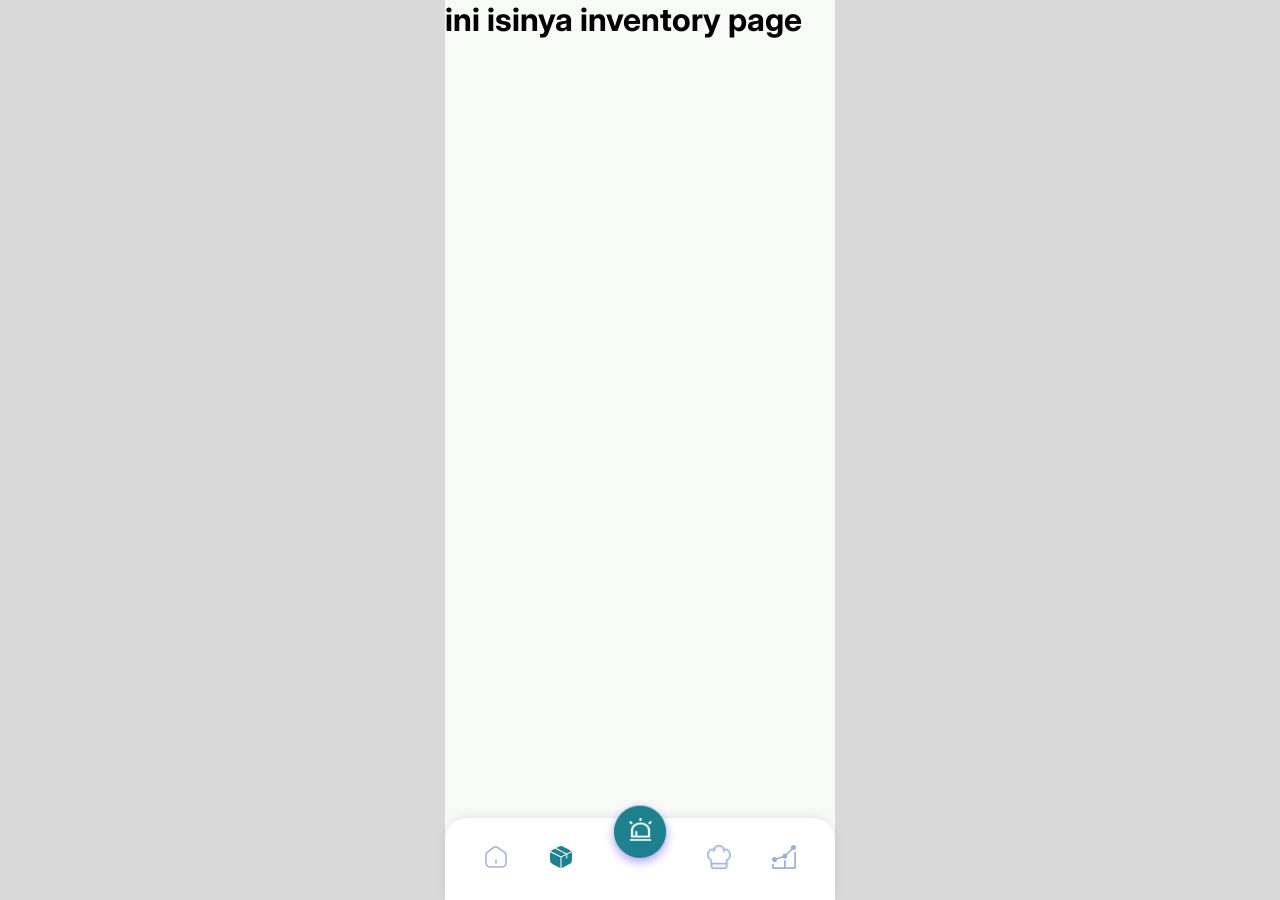
==== inventory.html @ eeb9ee94 "menambahkan navbar pada setiap page" ====
<!--ini untuk homepage, dan ini baru kode sementara-->

<!DOCTYPE html>
<html lang="en">

<head>

    <meta charset="UTF-8">

    <meta
        name="viewport"
        content="width=device-width, initial-scale=1.0"
    >

    <title>FreshCycle</title>

    <!-- GLOBAL CSS -->
    <link rel="stylesheet" href="css/style.css">
    <!-- STATISTICS CSS -->
     <link rel="stylesheet" href="css/inventory.css">

</head>

<body>

    <div class="mobile-container">

        <h1>
            ini isinya inventory page
        </h1>


        <!-- BOTTOM NAVBAR -->

        <div class="bottom-navbar">

            <a href="index.html">

                <img
                    src="image/navbar/homeNormal.png"
                    alt="home"
                >

            </a>

            <a href="inventory.html">

                <img
                    src="image/navbar/inventoryButton.png"
                    alt="inventory"
                >

            </a>

            <!-- SPACE TENGAH -->

            <div class="nav-space"></div>

            <a href="recipe.html">

                <img
                    src="image/navbar/recipeNormal.png"
                    alt="recipe"
                >

            </a>

            <a href="statistics.html">

                <img
                    src="image/navbar/statisticsNormal.png"
                    alt="statistics"
                >

            </a>

            <!-- FLOATING BUTTON -->

            <a href="reminder.html" class="middle-button">

                <img
                    src="image/navbar/reminderNormal.png"
                    alt="reminder"
                >

            </a>

        </div>

    </div>

</body>

</html>
---- css/style.css ----
/* GOOGLE FONT */
@import url('https://fonts.googleapis.com/css2?family=Inter:wght@400;500;600;700&display=swap');

/* RESET */

*{
    margin: 0;
    padding: 0;
    box-sizing: border-box;
}

/* COLOR VARIABLES */

:root{

    --primary-color: #1D828E;

    --orange-color: #F6AD55;

    --dark-color: #202020;

    --background-color: #F8FAF8;

    --white-color: #FFFFFF;
}

/* BODY */

body{

    background: #d9d9d9;

    display: flex;
    justify-content: center;

    font-family: 'Inter', sans-serif;
}

/* MOBILE CONTAINER */

.mobile-container{

    width: 390px;

    min-height: 100vh;

    background: var(--background-color);

    overflow-x: hidden;

    position: relative;
}

/* SCROLLBAR */

::-webkit-scrollbar{
    display: none;
}

/* BOTTOM NAVBAR */

.bottom-navbar{

    position: fixed;

    bottom: 0;

    left: 50%;

    transform: translateX(-50%);

    width: 390px;

    height: 82px;

    background: var(--white-color);

    border-top-left-radius: 22px;

    border-top-right-radius: 22px;

    box-shadow: 0 -2px 10px rgba(0,0,0,0.08);

    display: flex;

    justify-content: space-around;

    align-items: center;

    padding: 0 18px;

    z-index: 100;
}

/* NAVBAR ICON */

.bottom-navbar img{

    width: 24px;

    object-fit: contain;
}

/* SPACE */

.nav-space{

    width: 50px;
}

/* FLOATING BUTTON */

.middle-button{

    position: absolute;

    left: 50%;

    top: -20px;

    transform: translateX(-50%);
}

.middle-button img{

    width: 75px;

    object-fit: contain;
}
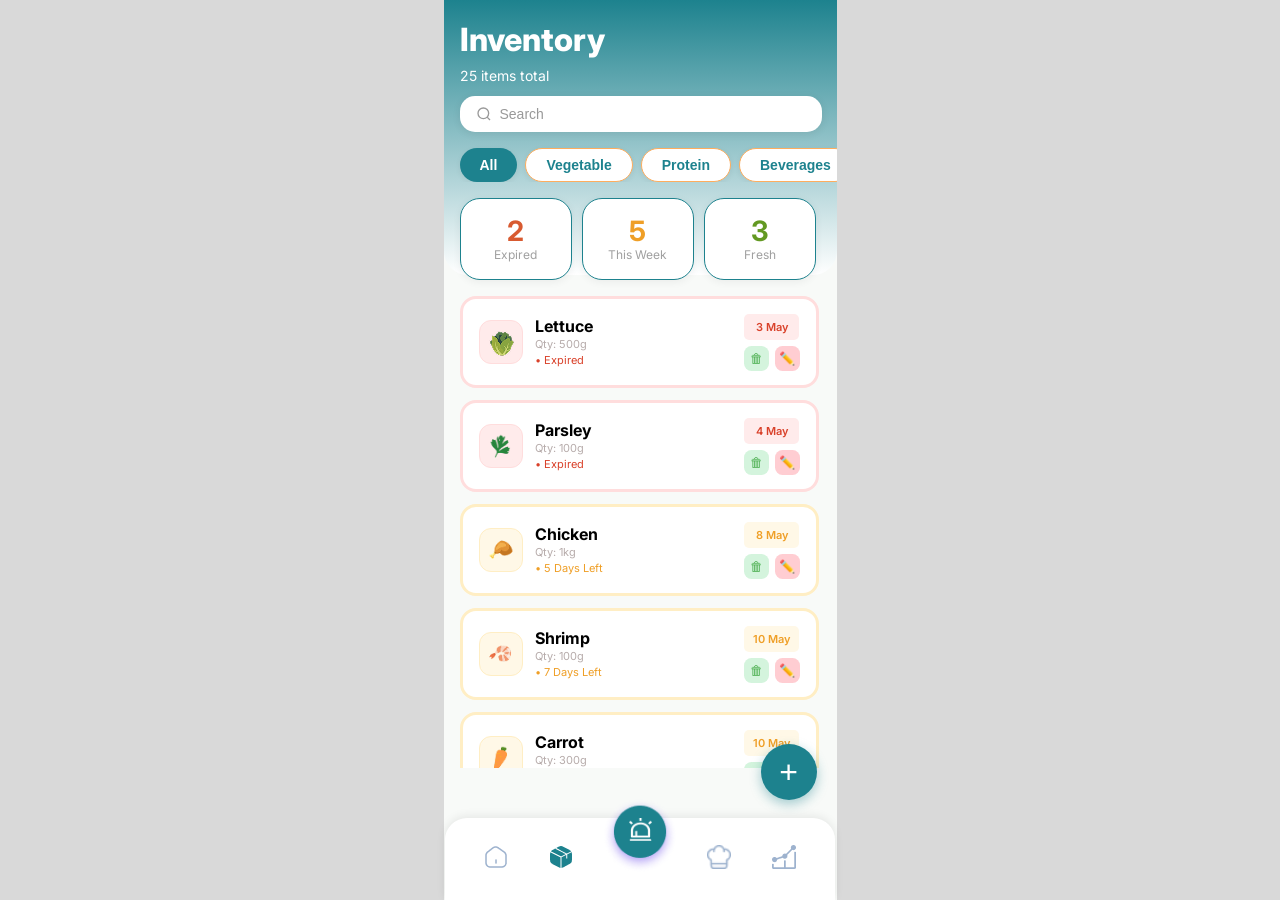
==== commit 13c7ea4a: "inventoty" ====
--- a/inventory.html
+++ b/inventory.html
@@ -1,5 +1,3 @@
-<!--ini untuk homepage, dan ini baru kode sementara-->
-
 <!DOCTYPE html>
 <html lang="en">
 
@@ -12,12 +10,10 @@
         content="width=device-width, initial-scale=1.0"
     >
 
-    <title>FreshCycle</title>
-
-    <!-- GLOBAL CSS -->
+    <title>FreshCycle - Inventory</title>
+
     <link rel="stylesheet" href="css/style.css">
-    <!-- STATISTICS CSS -->
-     <link rel="stylesheet" href="css/inventory.css">
+    <link rel="stylesheet" href="css/inventory.css">
 
 </head>
 
@@ -25,12 +21,227 @@
 
     <div class="mobile-container">
 
-        <h1>
-            ini isinya inventory page
-        </h1>
-
-
-        <!-- BOTTOM NAVBAR -->
+        <div class="gradient-background"></div>
+        
+        <div class="header">
+
+            
+            <h1>Inventory</h1>
+            <div class="subtitle">25 items total</div>
+            
+            <input type="text" class="search-bar" placeholder="Search">
+        </div>
+
+        <div class="filter-tabs">
+            <button class="filter-tab active">All</button>
+            <button class="filter-tab">Vegetable</button>
+            <button class="filter-tab">Protein</button>
+            <button class="filter-tab">Beverages</button>
+            <button class="filter-tab">Carbs</button>
+            <button class="filter-tab">Others</button>
+        </div>
+
+        <div class="stats-container">
+            <div class="stat-card expired">
+                <div class="stat-number">2</div>
+                <div class="stat-label">Expired</div>
+            </div>
+            <div class="stat-card this-week">
+                <div class="stat-number">5</div>
+                <div class="stat-label">This Week</div>
+            </div>
+            <div class="stat-card fresh">
+                <div class="stat-number">3</div>
+                <div class="stat-label">Fresh</div>
+            </div>
+        </div>
+
+        <div class="inventory-list">
+            
+            <div class="inventory-item">
+                <div class="item-emoji">
+                    <img src="image/foods/lettuce.png" alt="lettuce">
+                </div>
+                <div class="item-details">
+                    <div class="item-name">Lettuce</div>
+                    <div class="item-quantity">Qty: 500g</div>
+                    <div class="item-status expired">• Expired</div>
+                </div>
+                <div class="item-right-section">
+                    <div class="item-date">3 May</div>
+                    <div class="item-actions">
+                        <button class="action-btn delete-btn">🗑</button>
+                        <button class="action-btn edit-btn">✏️</button>
+                    </div>
+                </div>
+            </div>
+
+            <div class="inventory-item">
+                <div class="item-emoji">
+                    <img src="image/foods/parsley.png" alt="parsley">
+                </div>
+                <div class="item-details">
+                    <div class="item-name">Parsley</div>
+                    <div class="item-quantity">Qty: 100g</div>
+                    <div class="item-status expired">• Expired</div>
+                </div>
+                <div class="item-right-section">
+                    <div class="item-date">4 May</div>
+                    <div class="item-actions">
+                        <button class="action-btn delete-btn">🗑</button>
+                        <button class="action-btn edit-btn">✏️</button>
+                    </div>
+                </div>
+            </div>
+
+            <div class="inventory-item2">
+                <div class="item-emoji2">
+                    <img src="image/foods/chicken.png" alt="chicken">
+                </div>
+                <div class="item-details">
+                    <div class="item-name">Chicken</div>
+                    <div class="item-quantity">Qty: 1kg</div>
+                    <div class="item-status expiring">• 5 Days Left</div>
+                </div>
+                <div class="item-right-section">
+                    <div class="item-date2">8 May</div>
+                    <div class="item-actions">
+                        <button class="action-btn delete-btn">🗑</button>
+                        <button class="action-btn edit-btn">✏️</button>
+                    </div>
+                </div>
+            </div>
+
+            <div class="inventory-item2">
+                <div class="item-emoji2">
+                    <img src="image/foods/shrimp.png" alt="shrimp">
+                </div>
+                <div class="item-details">
+                    <div class="item-name">Shrimp</div>
+                    <div class="item-quantity">Qty: 100g</div>
+                    <div class="item-status expiring">• 7 Days Left</div>
+                </div>
+                <div class="item-right-section">
+                    <div class="item-date2">10 May</div>
+                    <div class="item-actions">
+                        <button class="action-btn delete-btn">🗑</button>
+                        <button class="action-btn edit-btn">✏️</button>
+                    </div>
+                </div>
+            </div>
+
+            <div class="inventory-item2">
+                <div class="item-emoji2">
+                    <img src="image/foods/carrot.png" alt="carrot">
+                </div>
+                <div class="item-details">
+                    <div class="item-name">Carrot</div>
+                    <div class="item-quantity">Qty: 300g</div>
+                    <div class="item-status expiring">• 7 Days Left</div>
+                </div>
+                <div class="item-right-section">
+                    <div class="item-date2">10 May</div>
+                    <div class="item-actions">
+                        <button class="action-btn delete-btn">🗑</button>
+                        <button class="action-btn edit-btn">✏️</button>
+                    </div>
+                </div>
+            </div>
+
+            <div class="inventory-item2">
+                <div class="item-emoji2">
+                    <img src="image/foods/dijon mustard.png" alt="dijon mustard">
+                </div>
+                <div class="item-details">
+                    <div class="item-name">Dijon Mustard</div>
+                    <div class="item-quantity">Qty: 500g</div>
+                    <div class="item-status expiring">• 7 Days Left</div>
+                </div>
+                <div class="item-right-section">
+                    <div class="item-date2">10 May</div>
+                    <div class="item-actions">
+                        <button class="action-btn delete-btn">🗑</button>
+                        <button class="action-btn edit-btn">✏️</button>
+                    </div>
+                </div>
+            </div>
+
+            <div class="inventory-item2">
+                <div class="item-emoji2">
+                    <img src="image/foods/garlic.png" alt="garlic">
+                </div>
+                <div class="item-details">
+                    <div class="item-name">Garlic</div>
+                    <div class="item-quantity">Qty: 500g</div>
+                    <div class="item-status expiring">• 7 Days Left</div>
+                </div>
+                <div class="item-right-section">
+                    <div class="item-date2">10 May</div>
+                    <div class="item-actions">
+                        <button class="action-btn delete-btn">🗑</button>
+                        <button class="action-btn edit-btn">✏️</button>
+                    </div>
+                </div>
+            </div>
+
+            <div class="inventory-item3">
+                <div class="item-emoji3">
+                    <img src="image/foods/spring onion.png" alt="spring onion">
+                </div>
+                <div class="item-details">
+                    <div class="item-name">Spring Onion</div>
+                    <div class="item-quantity">Qty: 500g</div>
+                    <div class="item-status fresh">• 14 Days Left</div>
+                </div>
+                <div class="item-right-section">
+                    <div class="item-date3">17 May</div>
+                    <div class="item-actions">
+                        <button class="action-btn delete-btn">🗑</button>
+                        <button class="action-btn edit-btn">✏️</button>
+                    </div>
+                </div>
+            </div>
+
+            <div class="inventory-item3">
+                <div class="item-emoji3">
+                    <img src="image/foods/chilli.png" alt="chili">
+                </div>
+                <div class="item-details">
+                    <div class="item-name">Chili</div>
+                    <div class="item-quantity">Qty: 500g</div>
+                    <div class="item-status fresh">• 20 Days Left</div>
+                </div>
+                <div class="item-right-section">
+                    <div class="item-date3">23 May</div>
+                    <div class="item-actions">
+                        <button class="action-btn delete-btn">🗑</button>
+                        <button class="action-btn edit-btn">✏️</button>
+                    </div>
+                </div>
+            </div>
+            
+            <div class="inventory-item3">
+                <div class="item-emoji3">
+                    <img src="image/foods/sugar.png" alt="sugar">
+                </div>
+                <div class="item-details">
+                    <div class="item-name">Sugar</div>
+                    <div class="item-quantity">Qty: 500g</div>
+                    <div class="item-status fresh">• 150 Days</div>
+                </div>
+                <div class="item-right-section">
+                    <div class="item-date3">29 Sep</div>
+                    <div class="item-actions">
+                        <button class="action-btn delete-btn">🗑</button>
+                        <button class="action-btn edit-btn">✏️</button>
+                    </div>
+                </div>
+            </div>
+
+        </div>
+
+        <button class="floating-add-button"></button>
+
 
         <div class="bottom-navbar">
 
@@ -52,7 +263,6 @@
 
             </a>
 
-            <!-- SPACE TENGAH -->
 
             <div class="nav-space"></div>
 
@@ -74,7 +284,6 @@
 
             </a>
 
-            <!-- FLOATING BUTTON -->
 
             <a href="reminder.html" class="middle-button">
 
--- a/css/style.css
+++ b/css/style.css
@@ -126,4 +126,358 @@
     width: 75px;
 
     object-fit: contain;
+}
+
+/* FOOD STOCK OVERVIEW */
+
+.food-stock-card{
+
+    background: #ffffff;
+
+    border-radius: 22px;
+
+    padding: 18px 16px;
+
+    margin-top: 20px;
+
+    border: 2px solid #2f97a5;
+
+    box-shadow:
+        0px 4px 10px rgba(0, 0, 0, 0.08);
+
+    width: 100%;
+}
+
+.food-stock-card h3{
+
+    font-size: 15px;
+
+    font-weight: 700;
+
+    color: #177f8d;
+
+    margin-bottom: 18px;
+}
+
+/* STOCK ITEM */
+
+.stock-item{
+
+    display: flex;
+
+    align-items: center;
+
+    justify-content: space-between;
+
+    margin-bottom: 18px;
+}
+
+/* LABEL */
+
+.stock-label{
+
+    display: flex;
+
+    align-items: center;
+
+    gap: 12px;
+
+    width: 42%;
+}
+
+.stock-label p{
+
+    font-size: 14px;
+
+    font-weight: 500;
+
+    color: #2a2a2a;
+}
+
+/* DOT */
+
+.stock-dot{
+
+    width: 20px;
+
+    height: 20px;
+
+    border-radius: 50%;
+}
+
+.fresh-dot{
+
+    background: #248996;
+}
+
+.expiring-dot{
+
+    background: #8ec0c8;
+}
+
+.expired-dot{
+
+    background: #d8e7ea;
+}
+
+/* PROGRESS BAR */
+
+.stock-progress{
+
+    width: 42%;
+
+    height: 20px;
+
+    background: #f0f1f4;
+
+    border-radius: 30px;
+
+    overflow: hidden;
+
+    position: relative;
+}
+
+.progress-fill{
+
+    height: 100%;
+
+    border-radius: 30px;
+}
+
+.fresh-fill{
+
+    width: 80%;
+
+    background: #248996;
+}
+
+.expiring-fill{
+
+    width: 36%;
+
+    background: #8ec0c8;
+}
+
+.expired-fill{
+
+    width: 22%;
+
+    background: #d8e7ea;
+}
+
+/* NUMBER */
+
+.stock-item span{
+
+    width: 20px;
+
+    text-align: right;
+
+    font-size: 14px;
+
+    font-weight: 600;
+
+    color: #1f1f1f;
+}
+
+/* ALERT */
+
+.waste-alert{
+
+    background: #f6b26a;
+
+    border-radius: 18px;
+
+    padding: 14px;
+
+    margin-top: 10px;
+
+    text-align: center;
+}
+
+.waste-alert p{
+
+    color: #ffffff;
+
+    font-size: 14px;
+
+    font-weight: 600;
+}
+
+/* FRIDGE MOOD */
+
+.fridge-section{
+
+    margin-top: 28px;
+}
+
+.fridge-section h2{
+
+    font-size: 18px;
+
+    font-weight: 700;
+
+    color: #177f8d;
+
+    margin-bottom: 18px;
+}
+
+/* CONTAINER */
+
+.fridge-container{
+
+    display: flex;
+
+    gap: 14px;
+
+    overflow-x: auto;
+
+    padding-bottom: 10px;
+}
+
+.fridge-container::-webkit-scrollbar{
+
+    display: none;
+}
+
+/* CARD */
+
+.fridge-card{
+
+    min-width: 140px;
+
+    background: #ffffff;
+
+    border-radius: 24px;
+
+    border: 2px solid #2f97a5;
+
+    padding: 18px 14px;
+
+    text-align: center;
+
+    box-shadow:
+        0px 4px 10px rgba(0, 0, 0, 0.08);
+}
+
+/* ICON */
+
+.mood-icon{
+
+    width: 48px;
+
+    margin-bottom: 14px;
+}
+
+/* PROGRESS CIRCLE */
+
+.progress-circle{
+
+    width: 74px;
+
+    height: 74px;
+
+    border-radius: 50%;
+
+    margin: 0 auto 14px auto;
+
+    display: flex;
+
+    align-items: center;
+
+    justify-content: center;
+
+    position: relative;
+}
+
+.progress-circle::before{
+
+    content: "";
+
+    position: absolute;
+
+    width: 48px;
+
+    height: 48px;
+
+    background: #ffffff;
+
+    border-radius: 50%;
+}
+
+.progress-circle span{
+
+    position: relative;
+
+    z-index: 2;
+
+    font-size: 16px;
+
+    font-weight: 700;
+
+    color: #222222;
+}
+
+/* 70% */
+
+.progress-70{
+
+    background:
+    conic-gradient(
+        #f5a552 0% 70%,
+        #d9e4dc 70% 100%
+    );
+}
+
+/* 40% */
+
+.progress-40{
+
+    background:
+    conic-gradient(
+        #f5a552 0% 40%,
+        #d9e4dc 40% 100%
+    );
+}
+
+/* 10% */
+
+.progress-10{
+
+    background:
+    conic-gradient(
+        #f5a552 0% 10%,
+        #d9e4dc 10% 100%
+    );
+}
+
+/* TEXT */
+
+.fridge-card h3{
+
+    font-size: 16px;
+
+    font-weight: 600;
+
+    margin-bottom: 6px;
+
+    color: #222222;
+}
+
+.status-text{
+
+    font-size: 14px;
+
+    color: #1f8a98;
+
+    margin-bottom: 18px;
+}
+
+.fridge-card h4{
+
+    font-size: 14px;
+
+    font-weight: 500;
+
+    color: #444444;
 }
--- a/css/inventory.css
+++ b/css/inventory.css
@@ -0,0 +1,494 @@
+@import url('https://fonts.googleapis.com/css2?family=Inter:wght@400;500;600;700;800&display=swap');
+
+.mobile-container {
+    width: 393px;
+    height: 852px;
+    position: relative;
+    overflow: hidden;
+}
+
+
+.mobile-container h1 {
+    margin: 0;
+    padding: 0;
+}
+
+.gradient-background {
+    width: 393px;
+    height: 275px;
+    background: linear-gradient(180deg, #1D828E 0%, #FFFFFF 100%);
+    position: absolute;
+    top: 0;
+    left: 0;
+    border-radius: 0 0 24px 24px;
+    z-index: 1;
+}
+
+.header {
+    padding: 20px 16px 12px;
+    position: relative;
+    z-index: 10;
+}
+
+.status-bar {
+    display: flex;
+    justify-content: space-between;
+    align-items: center;
+    margin-bottom: 16px;
+}
+
+.time {
+    font-size: 15px;
+    font-weight: 600;
+    color: #000;
+}
+
+.status-icons {
+    display: flex;
+    align-items: center;
+    gap: 6px;
+}
+
+.status-icons span {
+    font-size: 12px;
+}
+
+.header h1 {
+    font-size: 32px;
+    font-weight: 800;
+    color: #FFFFFF;
+    margin-bottom: 8px;
+}
+
+.subtitle {
+    font-size: 14px;
+    color: #FFFFFF;
+    margin-bottom: 12px;
+}
+
+.search-bar {
+    width: 362px;
+    height: 36px;
+    background: #FFFFFF;
+    border-radius: 15px;
+    border: none;
+    padding: 0 16px 0 40px;
+    font-size: 14px;
+    color: #666;
+    box-shadow: 0 2px 8px rgba(0, 0, 0, 0.08);
+    background-image: url('data:image/svg+xml;utf8,<svg xmlns="http://www.w3.org/2000/svg" width="16" height="16" viewBox="0 0 24 24" fill="none" stroke="%23999" stroke-width="2"><circle cx="11" cy="11" r="8"/><path d="m21 21-4.35-4.35"/></svg>');
+    background-repeat: no-repeat;
+    background-position: 16px center;
+}
+
+.search-bar::placeholder {
+    color: #999;
+}
+
+.search-bar:focus {
+    outline: none;
+    box-shadow: 0 2px 12px rgba(29, 130, 142, 0.2);
+}
+
+.filter-tabs {
+    display: flex;
+    gap: 8px;
+    padding: 4px 16px 0;
+    position: relative;
+    z-index: 10;
+    overflow-x: auto;
+    overflow-y: hidden;
+    -webkit-overflow-scrolling: touch;
+    scroll-behavior: smooth;
+}
+
+.filter-tabs::-webkit-scrollbar {
+    display: none;
+}
+
+.filter-tab {
+    padding: 8px 20px;
+    border-radius: 20px;
+    border: 1.5px solid #FEAD5E;
+    background: #FFFFFF;
+    color: #1D828E;
+    font-size: 14px;
+    font-weight: 600;
+    cursor: pointer;
+    transition: all 0.2s;
+    box-shadow: 0 2px 6px rgba(0, 0, 0, 0.06);
+    white-space: nowrap;
+    flex-shrink: 0;
+}
+
+.filter-tab:hover {
+    transform: translateY(-1px);
+    box-shadow: 0 3px 8px rgba(0, 0, 0, 0.1);
+}
+
+.filter-tab.active {
+    background: #1D828E;
+    color: #FFFFFF;
+    border: NONE;
+}
+
+.stats-container {
+    display: flex;
+    gap: 10px;
+    padding: 16px;
+    position: relative;
+    z-index: 10;
+}
+
+.stat-card {
+    width: 112px;
+    height: 82px;
+    background: #FFFFFF;
+    border-radius: 20px;
+    border: 1px solid #1D828E;
+    padding: 10px 20px;
+    display: flex;
+    flex-direction: column;
+    align-items: center;
+    justify-content: center;
+    box-shadow: 0 2px 8px rgba(0, 0, 0, 0.06);
+}
+
+.stat-number {
+    font-family: 'Inter', -apple-system, BlinkMacSystemFont, sans-serif;
+    font-size: 28px;
+    font-weight: 700;
+    line-height: 1;
+    margin-bottom: 4px;
+}
+
+.stat-card.expired .stat-number {
+    color: #D85A30;
+}
+
+.stat-card.this-week .stat-number {
+    color: #EF9F27;
+}
+
+.stat-card.fresh .stat-number {
+    color: #639922;
+}
+
+.stat-label {
+    font-family: 'Inter', -apple-system, BlinkMacSystemFont, sans-serif;
+    font-size: 12px;
+    font-weight: 400;
+    color: #A0A0A0;
+    line-height: 1;
+}
+
+.inventory-list {
+    padding: 0 16px 150px 16px;
+    position: relative;
+    z-index: 10;
+    overflow-y: auto;
+    max-height: calc(852px - 380px);
+    margin-bottom: 0;
+    scroll-behavior: smooth;
+    -webkit-overflow-scrolling: touch;
+}
+
+.inventory-list::-webkit-scrollbar {
+    width: 4px;
+}
+
+.inventory-list::-webkit-scrollbar-track {
+    background: transparent;
+}
+
+.inventory-list::-webkit-scrollbar-thumb {
+    background: rgba(29, 130, 142, 0.3);
+    border-radius: 10px;
+}
+
+.inventory-list::-webkit-scrollbar-thumb:hover {
+    background: rgba(29, 130, 142, 0.5);
+}
+
+.inventory-item {
+    width: 359px;
+    height: 92px;
+    background: #FFFFFF;
+    border-radius: 16px;
+    border: 3px solid #FFDDDD;
+    padding: 12px 16px;
+    margin-bottom: 12px;
+    display: flex;
+    align-items: center;
+    gap: 12px;
+    transition: all 0.2s;
+    box-sizing: border-box;
+}
+
+.inventory-item:hover {
+    box-shadow: 0 4px 12px rgba(0, 0, 0, 0.08);
+    transform: translateY(-2px);
+}
+
+.inventory-item2 {
+    width: 359px;
+    height: 92px;
+    background: #FFFFFF;
+    border-radius: 16px;
+    border: 3px solid #FFEEC4;
+    padding: 12px 16px;
+    margin-bottom: 12px;
+    display: flex;
+    align-items: center;
+    gap: 12px;
+    transition: all 0.2s;
+    box-sizing: border-box;
+}
+
+
+
+.inventory-item3 {
+    width: 359px;
+    height: 92px;
+    background: #FFFFFF;
+    border-radius: 16px;
+    border: 3px solid #BBF3A7;
+    padding: 12px 16px;
+    margin-bottom: 12px;
+    display: flex;
+    align-items: center;
+    gap: 12px;
+    transition: all 0.2s;
+    box-sizing: border-box;
+}
+
+.item-emoji {
+    width: 44.96px;
+    height: 43.04px;
+    background: #FFEBEB;
+    border: 1px solid #FFDDDD;
+    border-radius: 12px;
+    display: flex;
+    align-items: center;
+    justify-content: center;
+    flex-shrink: 0;
+    overflow: hidden;
+}
+
+.item-emoji2 {
+    width: 44.96px;
+    height: 43.04px;
+    background: #FFF8E7;
+    border: 1px solid #FFEEC4;
+    border-radius: 12px;
+    display: flex;
+    align-items: center;
+    justify-content: center;
+    flex-shrink: 0;
+    overflow: hidden;
+}
+.item-emoji3 {
+    width: 44.96px;
+    height: 43.04px;
+    background: #E6FFDD; 
+    border: 1px solid #E6FFDD;
+    border-radius: 12px;
+    display: flex;
+    align-items: center;
+    justify-content: center;
+    flex-shrink: 0;
+    overflow: hidden;
+}
+
+
+.item-emoji img,
+.item-emoji2 img,
+.item-emoji3 img {
+    width: 30px;
+    height: 27px;
+    object-fit: contain;
+}
+
+.item-details {
+    flex: 1;
+    min-width: 0;
+    display: flex;
+    flex-direction: column;
+    gap: 2px;
+}
+
+.item-name {
+    font-family: 'Inter', -apple-system, BlinkMacSystemFont, sans-serif;
+    font-size: 16px;
+    font-weight: 700;
+    color: #000000;
+    line-height: 1.2;
+}
+
+.item-quantity {
+    font-family: 'Inter', -apple-system, BlinkMacSystemFont, sans-serif;
+    font-size: 11px;
+    font-weight: 400;
+    color: #B7ACAB;
+    line-height: 1.2;
+}
+
+.item-status {
+    font-family: 'Inter', -apple-system, BlinkMacSystemFont, sans-serif;
+    font-size: 11px;
+    font-weight: 400;
+    line-height: 1.2;
+}
+
+.item-status.expired {
+    color: #D9412A;
+}
+
+.item-status.expiring {
+    color: #EF9F27;
+}
+
+.item-status.fresh {
+    color: #57DC33;
+}
+
+.item-date {
+    width: 55px;
+    height: 26px;
+    background: #FFEBEB;
+    border-radius: 5px;
+    display: flex;
+    align-items: center;
+    justify-content: center;
+    font-family: 'Inter', -apple-system, BlinkMacSystemFont, sans-serif;
+    font-size: 11px;
+    font-weight: 600;
+    color: #D9412A;
+    flex-shrink: 0;
+}
+
+.item-date2 {
+    width: 55px;
+    height: 26px;
+    background: #FFF8E7;
+    border-radius: 5px;
+    display: flex;
+    align-items: center;
+    justify-content: center;
+    font-family: 'Inter', -apple-system, BlinkMacSystemFont, sans-serif;
+    font-size: 11px;
+    font-weight: 600;
+    color: #EF9F27;
+    flex-shrink: 0;
+}
+
+.item-date3 {
+    width: 55px;
+    height: 26px;
+    background: #E6FFDD ;
+    border-radius: 5px;
+    display: flex;
+    align-items: center;
+    justify-content: center;
+    font-family: 'Inter', -apple-system, BlinkMacSystemFont, sans-serif;
+    font-size: 11px;
+    font-weight: 600;
+    color: #57DC33;
+    flex-shrink: 0;
+}
+
+.item-right-section {
+    display: flex;
+    flex-direction: column;
+    align-items: center;
+    gap: 6px;
+}
+
+.item-actions {
+    display: flex;
+    gap: 6px;
+    flex-shrink: 0;
+}
+
+.action-btn {
+    width: 25px !important;
+    height: 25px !important;
+    border-radius: 30% !important;
+    border: none;
+    cursor: pointer;
+    display: flex;
+    align-items: center;
+    justify-content: center;
+    font-size: 13px;
+    transition: all 0.2s;
+}
+
+.action-btn:hover {
+    transform: scale(1.1);
+}
+
+.action-btn:active {
+    transform: scale(0.95);
+}
+
+.delete-btn {
+    background: #D4F4DD;
+    color: #4CAF50;
+}
+
+.edit-btn {
+    background: #FFCDD2;
+    color: #F44336;
+}
+
+/* RESPONSIVE ADJUSTMENTS */
+@media (max-width: 393px) {
+    .gradient-background {
+        width: calc(100% - 24px);
+    }
+    
+    .search-bar {
+        width: calc(100% - 32px);
+    }
+    
+    .inventory-list {
+        max-height: calc(852px - 400px);
+        padding-bottom: 170px;
+    }
+}
+
+/* FLOATING ADD BUTTON */
+.floating-add-button {
+    position: fixed;
+    bottom: 100px;
+    right: calc(50% - 196.5px + 20px);
+    width: 56px;
+    height: 56px;
+    background: #1D828E;
+    border-radius: 50%;
+    border: none;
+    cursor: pointer;
+    display: flex;
+    align-items: center;
+    justify-content: center;
+    box-shadow: 0 4px 12px rgba(29, 130, 142, 0.4);
+    z-index: 999;
+    transition: all 0.3s;
+}
+
+.floating-add-button:hover {
+    transform: scale(1.1);
+    box-shadow: 0 6px 16px rgba(29, 130, 142, 0.5);
+}
+
+.floating-add-button:active {
+    transform: scale(0.95);
+}
+
+.floating-add-button::before {
+    content: '+';
+    font-size: 32px;
+    color: #FFFFFF;
+    font-weight: 300;
+    line-height: 1;
+}
